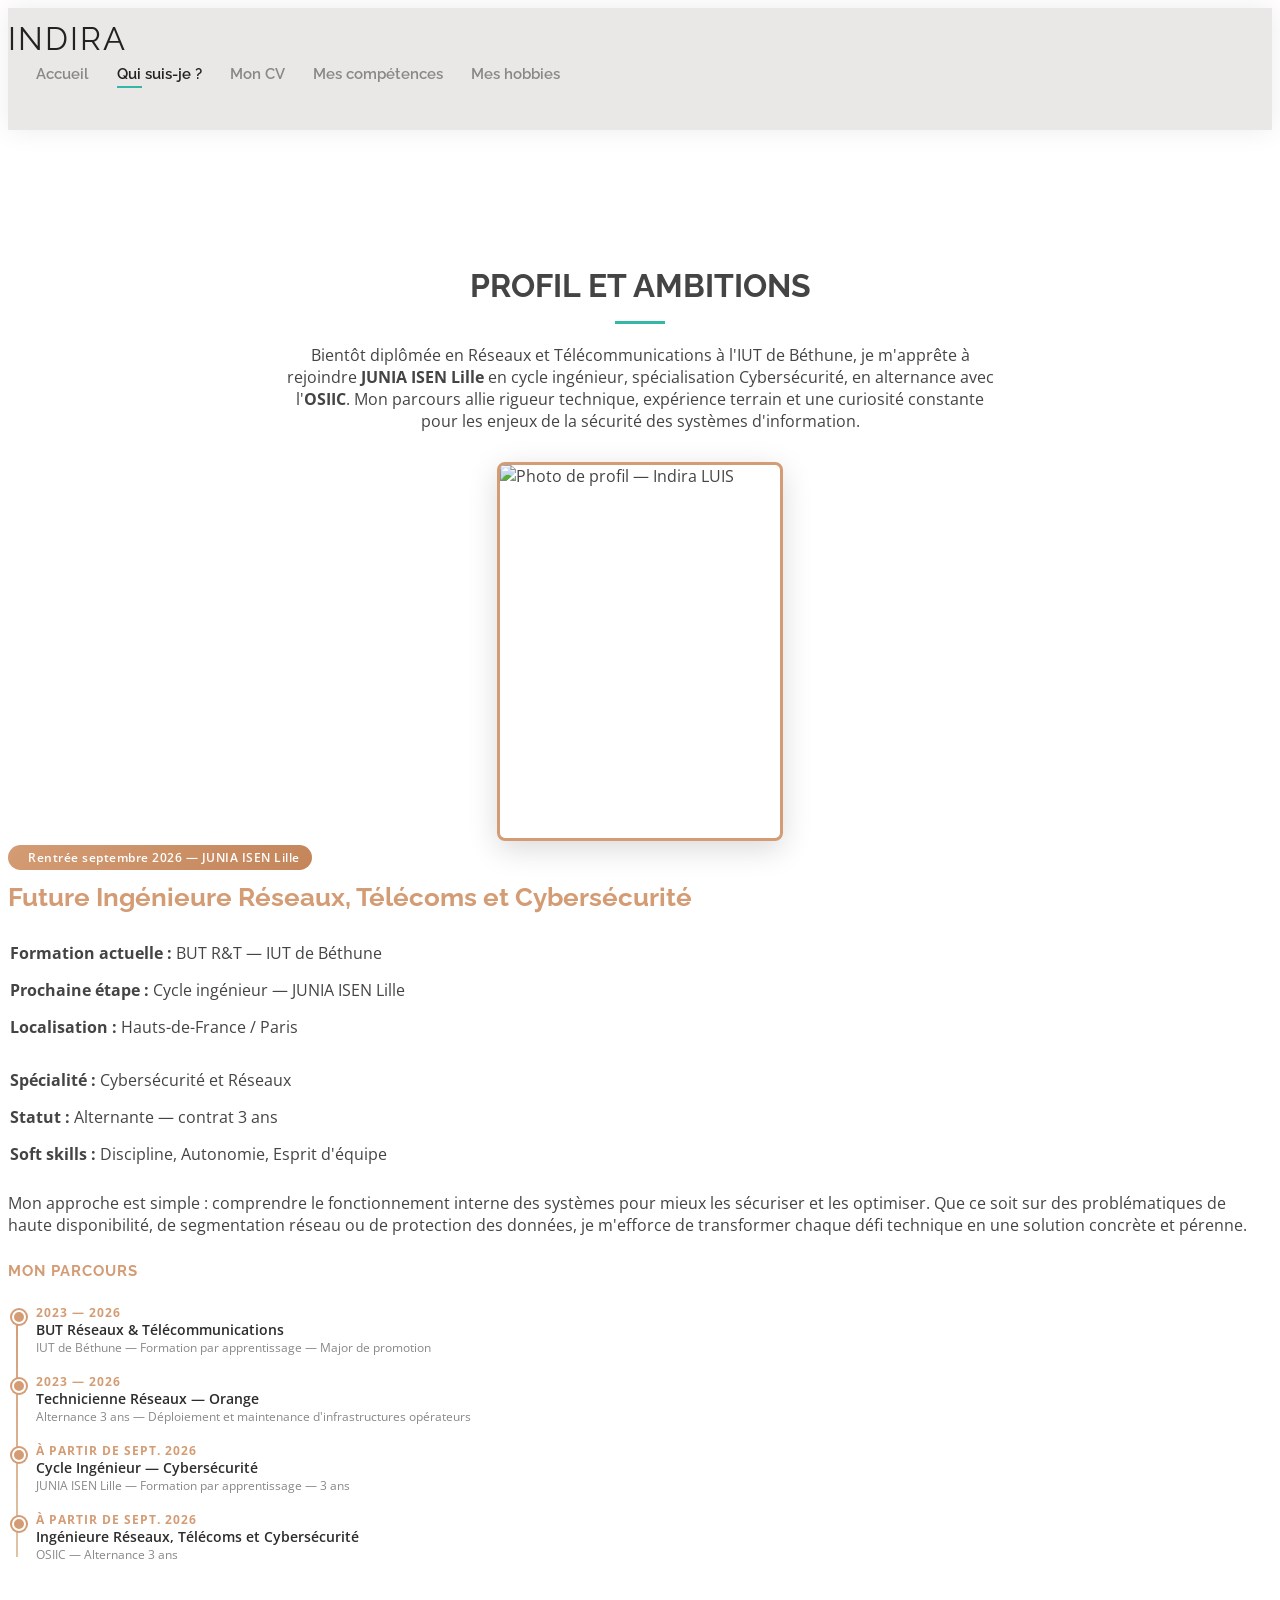
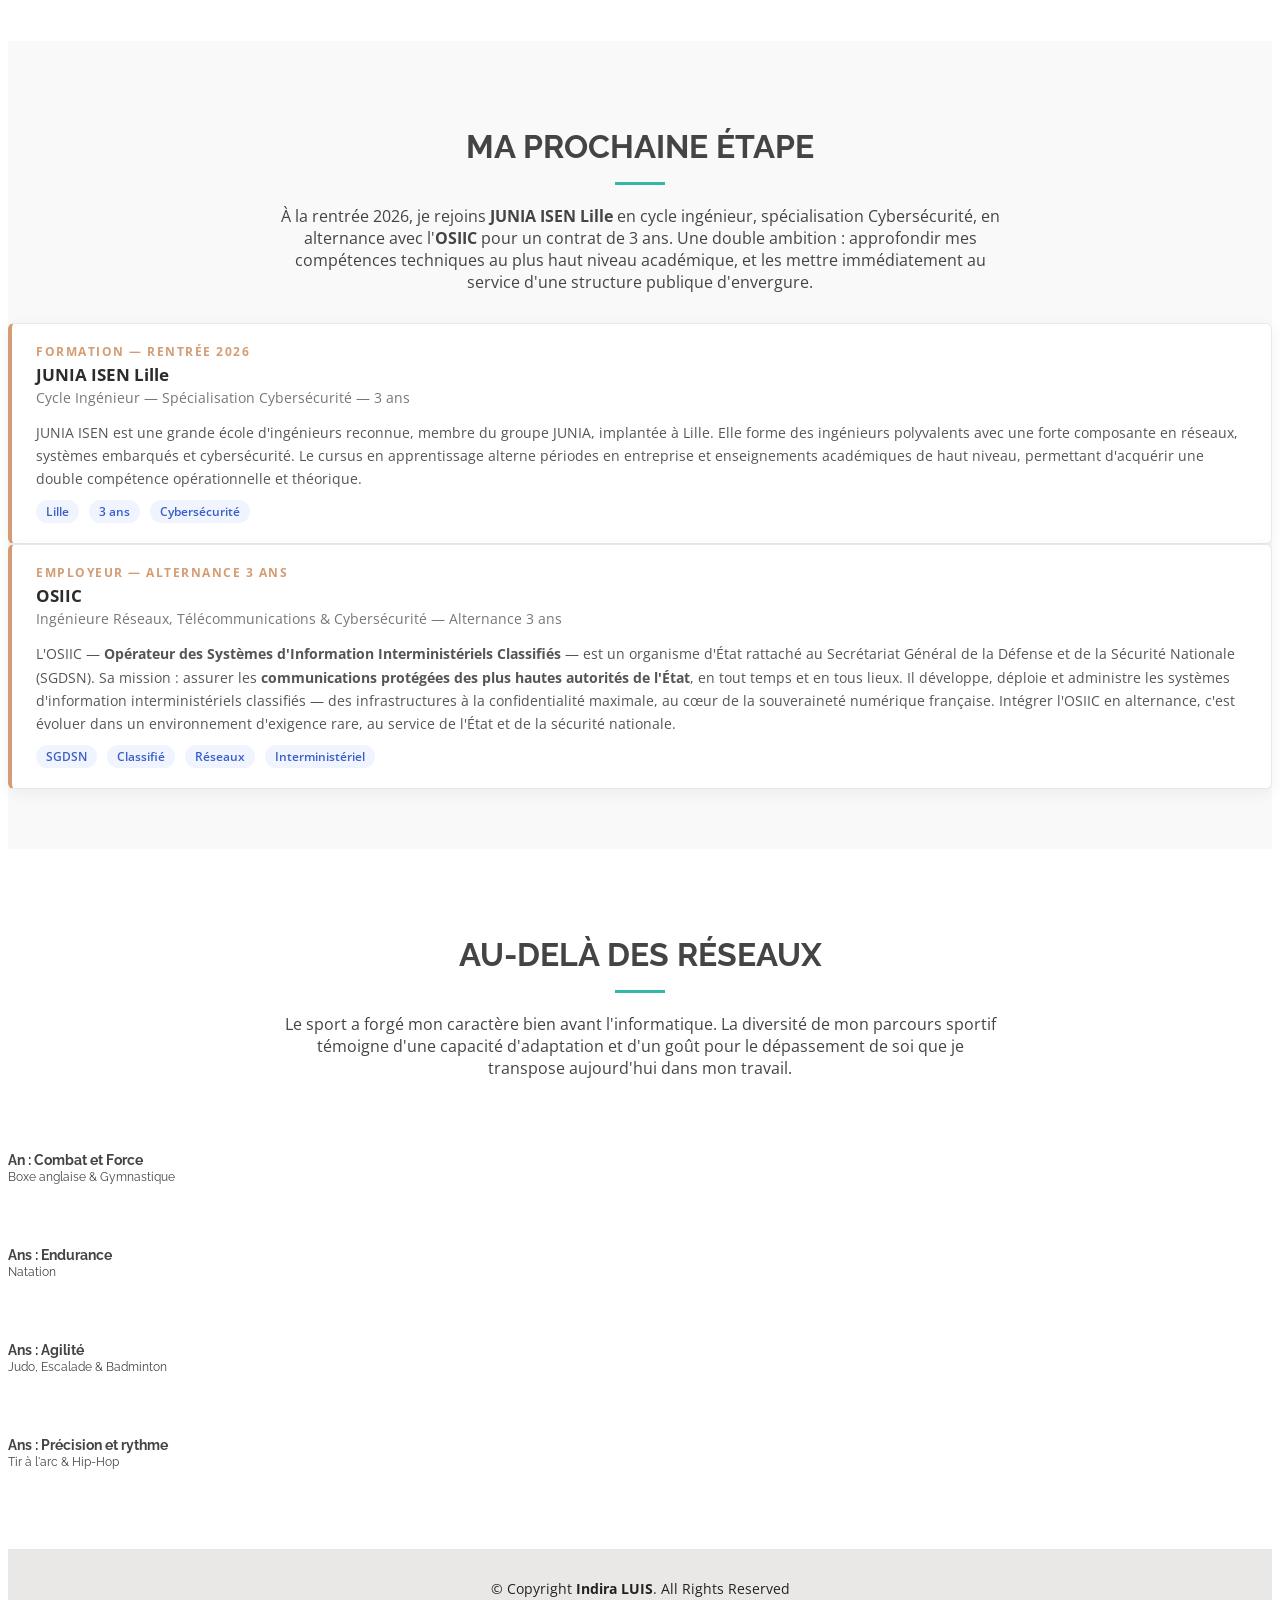
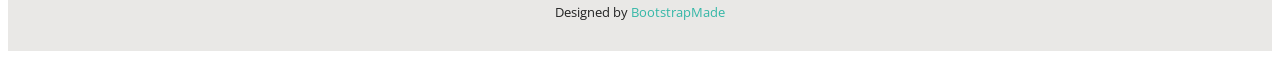
==== about.html @ 8bf29c70 "Add files via upload" ====
<!DOCTYPE html>
<html lang="fr">
<head>
  <meta charset="UTF-8">
  <meta content="width=device-width, initial-scale=1.0" name="viewport">

  <title>Qui suis-je ? — Indira LUIS</title>
  <meta content="Indira LUIS — Ingénieure en Réseaux, Télécoms et Cybersécurité — JUNIA ISEN Lille" name="description">
  <meta content="réseaux, télécommunications, cybersécurité, JUNIA ISEN, OSIIC, alternance" name="keywords">

  <!-- Favicons -->
  <link href="assets/img/favicon.png" rel="icon">
  <link href="assets/img/apple-touch-icon.png" rel="apple-touch-icon">

  <!-- Google Fonts -->
  <link href="https://fonts.googleapis.com/css?family=Open+Sans:300,300i,400,400i,600,600i,700,700i|Raleway:300,300i,400,400i,500,500i,600,600i,700,700i|Poppins:300,300i,400,400i,500,500i,600,600i,700,700i" rel="stylesheet">

  <!-- Vendor CSS Files -->
  <link href="assets/vendor/aos/aos.css" rel="stylesheet">
  <link href="assets/vendor/bootstrap/css/bootstrap.min.css" rel="stylesheet">
  <link href="assets/vendor/bootstrap-icons/bootstrap-icons.css" rel="stylesheet">
  <link href="assets/vendor/boxicons/css/boxicons.min.css" rel="stylesheet">
  <link href="assets/vendor/glightbox/css/glightbox.min.css" rel="stylesheet">
  <link href="assets/vendor/swiper/swiper-bundle.min.css" rel="stylesheet">

  <!-- Template Main CSS File -->
  <link href="assets/css/style.css" rel="stylesheet">

  <style>
    /* ── Photo de profil recadrée de façon professionnelle ── */
    .profile-img-wrapper {
      display: flex;
      justify-content: center;
      align-items: flex-start;
    }

    .profile-img {
      width: 100%;
      max-width: 280px;
      aspect-ratio: 3 / 4;       /* format portrait pro */
      object-fit: cover;
      object-position: center top; /* cadre le visage en haut */
      border-radius: 8px;
      box-shadow: 0 8px 30px rgba(0,0,0,0.15);
      border: 3px solid #D49C74;
    }

    /* ── Badge "Prochaine étape" ── */
    .next-step-badge {
      display: inline-flex;
      align-items: center;
      gap: 8px;
      background: linear-gradient(135deg, #D49C74 0%, #c4855a 100%);
      color: #fff;
      font-size: 0.78rem;
      font-weight: 600;
      padding: 4px 12px;
      border-radius: 20px;
      letter-spacing: 0.5px;
      margin-bottom: 6px;
    }

    /* ── Carte alternance OSIIC ── */
    .alternance-card {
      background: #fff;
      border: 1px solid #e8e8e8;
      border-left: 4px solid #D49C74;
      border-radius: 6px;
      padding: 20px 24px;
      box-shadow: 0 4px 16px rgba(0,0,0,0.06);
      transition: box-shadow 0.3s ease;
    }

    .alternance-card:hover {
      box-shadow: 0 8px 24px rgba(0,0,0,0.10);
    }

    .alternance-card .card-label {
      font-size: 0.72rem;
      font-weight: 700;
      text-transform: uppercase;
      letter-spacing: 1.5px;
      color: #D49C74;
      margin-bottom: 4px;
    }

    .alternance-card .card-title {
      font-size: 1.05rem;
      font-weight: 700;
      color: #2c2c2c;
      margin-bottom: 2px;
    }

    .alternance-card .card-subtitle {
      font-size: 0.85rem;
      color: #777;
      margin-bottom: 12px;
    }

    .alternance-card .card-description {
      font-size: 0.88rem;
      color: #555;
      line-height: 1.65;
      margin-bottom: 0;
    }

    .osiic-pill {
      display: inline-block;
      background: #f0f4ff;
      color: #3a5fc8;
      font-size: 0.75rem;
      font-weight: 600;
      padding: 3px 10px;
      border-radius: 12px;
      margin-top: 10px;
      margin-right: 6px;
    }

    /* ── Section title ajustement ── */
    .section-title p {
      max-width: 720px;
      margin: 0 auto;
    }

    /* ── Timeline parcours ── */
    .parcours-timeline {
      position: relative;
      padding-left: 28px;
      margin-top: 8px;
    }

    .parcours-timeline::before {
      content: "";
      position: absolute;
      left: 8px;
      top: 6px;
      bottom: 6px;
      width: 2px;
      background: linear-gradient(to bottom, #D49C74, #e0c4a8);
    }

    .parcours-item {
      position: relative;
      margin-bottom: 18px;
    }

    .parcours-item::before {
      content: "";
      position: absolute;
      left: -24px;
      top: 5px;
      width: 10px;
      height: 10px;
      border-radius: 50%;
      background: #D49C74;
      border: 2px solid #fff;
      box-shadow: 0 0 0 2px #D49C74;
    }

    .parcours-item .year {
      font-size: 0.72rem;
      font-weight: 700;
      color: #D49C74;
      text-transform: uppercase;
      letter-spacing: 1px;
    }

    .parcours-item .label {
      font-size: 0.88rem;
      font-weight: 600;
      color: #2c2c2c;
    }

    .parcours-item .sub {
      font-size: 0.78rem;
      color: #888;
    }
  </style>

  <!--
  * Template Name: Kelly
  * Updated: Sep 18 2023 with Bootstrap v5.3.2
  * Template URL: https://bootstrapmade.com/kelly-free-bootstrap-cv-resume-html-template/
  * Author: BootstrapMade.com
  * License: https://bootstrapmade.com/license/
  -->
</head>

<body>

  <!-- ======= Header ======= -->
  <header id="header" class="fixed-top">
    <div class="container-fluid d-flex justify-content-between align-items-center">

      <h1 class="logo me-auto me-lg-0"><a href="index.html">Indira</a></h1>

      <nav id="navbar" class="navbar order-last order-lg-0">
        <ul>
          <li><a href="index.html">Accueil</a></li>
          <li><a class="active" href="about.html">Qui suis-je ?</a></li>
          <li><a href="resume.html">Mon CV</a></li>
          <li><a href="services.html">Mes compétences</a></li>
          <li><a href="portfolio.html">Mes hobbies</a></li>
        </ul>
        <i class="bi bi-list mobile-nav-toggle"></i>
      </nav>

      <div class="header-social-links">
        <a href="https://www.linkedin.com/in/indira-luis" class="linkedin" target="_blank" rel="noopener">
          <i class="bi bi-linkedin"></i>
        </a>
      </div>

    </div>
  </header>
  <!-- End Header -->

  <main id="main">

    <!-- ======= About Section ======= -->
    <section id="about" class="about">
      <div class="container" data-aos="fade-up">

        <div class="section-title">
          <h2>Profil et Ambitions</h2>
          <p>
            Bientôt diplômée en Réseaux et Télécommunications à l'IUT de Béthune, je m'apprête à rejoindre
            <strong>JUNIA ISEN Lille</strong> en cycle ingénieur, spécialisation Cybersécurité, en alternance
            avec l'<strong>OSIIC</strong>. Mon parcours allie rigueur technique, expérience terrain et une
            curiosité constante pour les enjeux de la sécurité des systèmes d'information.
          </p>
        </div>

        <!-- ── Bloc photo + infos ── -->
        <div class="row align-items-start">

          <!-- Photo recadrée -->
          <div class="col-lg-4 profile-img-wrapper mb-4 mb-lg-0" data-aos="fade-right">
            <img
              src="assets/img/about.png"
              class="profile-img"
              alt="Photo de profil — Indira LUIS"
            >
          </div>

          <!-- Informations -->
          <div class="col-lg-8 pt-2 pt-lg-0 content" data-aos="fade-left">

            <!-- Badge prochaine étape -->
            <span class="next-step-badge">
              <i class="bi bi-mortarboard-fill"></i>
              Rentrée septembre 2026 — JUNIA ISEN Lille
            </span>

            <h3 style="color: #D49C74; margin-top: 6px;">
              Future Ingénieure Réseaux, Télécoms et Cybersécurité
            </h3>

            <!-- Infos clés -->
            <div class="row mb-3">
              <div class="col-lg-6">
                <ul class="list-unstyled">
                  <li class="mb-2">
                    <i class="bi bi-chevron-right text-primary"></i>
                    <strong>Formation actuelle :</strong> BUT R&T — IUT de Béthune
                  </li>
                  <li class="mb-2">
                    <i class="bi bi-chevron-right text-primary"></i>
                    <strong>Prochaine étape :</strong> Cycle ingénieur — JUNIA ISEN Lille
                  </li>
                  <li class="mb-2">
                    <i class="bi bi-chevron-right text-primary"></i>
                    <strong>Localisation :</strong> Hauts-de-France / Paris
                  </li>
                </ul>
              </div>
              <div class="col-lg-6">
                <ul class="list-unstyled">
                  <li class="mb-2">
                    <i class="bi bi-chevron-right text-primary"></i>
                    <strong>Spécialité :</strong> Cybersécurité et Réseaux
                  </li>
                  <li class="mb-2">
                    <i class="bi bi-chevron-right text-primary"></i>
                    <strong>Statut :</strong> Alternante — contrat 3 ans
                  </li>
                  <li class="mb-2">
                    <i class="bi bi-chevron-right text-primary"></i>
                    <strong>Soft skills :</strong> Discipline, Autonomie, Esprit d'équipe
                  </li>
                </ul>
              </div>
            </div>

            <p>
              Mon approche est simple : comprendre le fonctionnement interne des systèmes pour mieux
              les sécuriser et les optimiser. Que ce soit sur des problématiques de haute disponibilité,
              de segmentation réseau ou de protection des données, je m'efforce de transformer chaque
              défi technique en une solution concrète et pérenne.
            </p>

            <!-- Timeline parcours -->
            <h5 class="mt-4 mb-3" style="color: #D49C74; font-size: 0.95rem; text-transform: uppercase; letter-spacing: 1px;">
              Mon parcours
            </h5>
            <div class="parcours-timeline">
              <div class="parcours-item">
                <div class="year">2023 — 2026</div>
                <div class="label">BUT Réseaux &amp; Télécommunications</div>
                <div class="sub">IUT de Béthune — Formation par apprentissage — Major de promotion</div>
              </div>
              <div class="parcours-item">
                <div class="year">2023 — 2026</div>
                <div class="label">Technicienne Réseaux — Orange</div>
                <div class="sub">Alternance 3 ans — Déploiement et maintenance d'infrastructures opérateurs</div>
              </div>
              <div class="parcours-item">
                <div class="year">À partir de sept. 2026</div>
                <div class="label">Cycle Ingénieur — Cybersécurité</div>
                <div class="sub">JUNIA ISEN Lille — Formation par apprentissage — 3 ans</div>
              </div>
              <div class="parcours-item">
                <div class="year">À partir de sept. 2026</div>
                <div class="label">Ingénieure Réseaux, Télécoms et Cybersécurité</div>
                <div class="sub">OSIIC — Alternance 3 ans</div>
              </div>
            </div>

          </div>
        </div>
        <!-- Fin bloc photo + infos -->

      </div>
    </section>
    <!-- End About Section -->

    <!-- ======= Alternance Section (OSIIC + JUNIA) ======= -->
    <section id="alternance" class="facts" style="background: #f9f9f9;">
      <div class="container" data-aos="fade-up">

        <div class="section-title">
          <h2>Ma prochaine étape</h2>
          <p>
            À la rentrée 2026, je rejoins <strong>JUNIA ISEN Lille</strong> en cycle ingénieur,
            spécialisation Cybersécurité, en alternance avec l'<strong>OSIIC</strong> pour un contrat
            de 3 ans. Une double ambition : approfondir mes compétences techniques au plus haut niveau
            académique, et les mettre immédiatement au service d'une structure publique d'envergure.
          </p>
        </div>

        <div class="row g-4">

          <!-- Carte JUNIA ISEN -->
          <div class="col-lg-6" data-aos="fade-right" data-aos-delay="100">
            <div class="alternance-card">
              <div class="card-label">
                <i class="bi bi-mortarboard-fill me-1"></i> Formation — Rentrée 2026
              </div>
              <div class="card-title">JUNIA ISEN Lille</div>
              <div class="card-subtitle">Cycle Ingénieur — Spécialisation Cybersécurité — 3 ans</div>
              <p class="card-description">
                JUNIA ISEN est une grande école d'ingénieurs reconnue, membre du groupe JUNIA,
                implantée à Lille. Elle forme des ingénieurs polyvalents avec une forte composante
                en réseaux, systèmes embarqués et cybersécurité. Le cursus en apprentissage alterne
                périodes en entreprise et enseignements académiques de haut niveau, permettant
                d'acquérir une double compétence opérationnelle et théorique.
              </p>
              <span class="osiic-pill"><i class="bi bi-geo-alt me-1"></i>Lille</span>
              <span class="osiic-pill"><i class="bi bi-calendar3 me-1"></i>3 ans</span>
              <span class="osiic-pill"><i class="bi bi-shield-lock me-1"></i>Cybersécurité</span>
            </div>
          </div>

          <!-- Carte OSIIC -->
          <div class="col-lg-6" data-aos="fade-left" data-aos-delay="200">
            <div class="alternance-card">
              <div class="card-label">
                <i class="bi bi-building me-1"></i> Employeur — Alternance 3 ans
              </div>
              <div class="card-title">OSIIC</div>
              <div class="card-subtitle">Ingénieure Réseaux, Télécommunications &amp; Cybersécurité — Alternance 3 ans</div>
              <p class="card-description">
                L'OSIIC — <strong>Opérateur des Systèmes d'Information Interministériels Classifiés</strong>
                — est un organisme d'État rattaché au Secrétariat Général de la Défense et de la
                Sécurité Nationale (SGDSN). Sa mission : assurer les <strong>communications protégées
                des plus hautes autorités de l'État</strong>, en tout temps et en tous lieux. Il développe,
                déploie et administre les systèmes d'information interministériels classifiés — des
                infrastructures à la confidentialité maximale, au cœur de la souveraineté numérique
                française. Intégrer l'OSIIC en alternance, c'est évoluer dans un environnement
                d'exigence rare, au service de l'État et de la sécurité nationale.
              </p>
              <span class="osiic-pill"><i class="bi bi-shield-fill me-1"></i>SGDSN</span>
              <span class="osiic-pill"><i class="bi bi-lock-fill me-1"></i>Classifié</span>
              <span class="osiic-pill"><i class="bi bi-diagram-3 me-1"></i>Réseaux</span>
              <span class="osiic-pill"><i class="bi bi-globe me-1"></i>Interministériel</span>
            </div>
          </div>

        </div>

      </div>
    </section>
    <!-- End Alternance Section -->

    <!-- ======= Facts Section ======= -->
    <section id="facts" class="facts">
      <div class="container" data-aos="fade-up">

        <div class="section-title">
          <h2>Au-delà des Réseaux</h2>
          <p>
            Le sport a forgé mon caractère bien avant l'informatique. La diversité de mon parcours
            sportif témoigne d'une capacité d'adaptation et d'un goût pour le dépassement de soi
            que je transpose aujourd'hui dans mon travail.
          </p>
        </div>

        <div class="row counters">

          <div class="col-lg-3 col-6 text-center">
            <i class="bi bi-activity mb-2" style="font-size: 2rem; color: #D49C74;"></i><br>
            <span data-purecounter-start="0" data-purecounter-end="1" data-purecounter-duration="1" class="purecounter fw-bold"></span>
            <p><strong>An : Combat et Force</strong><br><small>Boxe anglaise &amp; Gymnastique</small></p>
          </div>

          <div class="col-lg-3 col-6 text-center">
            <i class="bi bi-water mb-2" style="font-size: 2rem; color: #D49C74;"></i><br>
            <span data-purecounter-start="0" data-purecounter-end="2" data-purecounter-duration="1" class="purecounter fw-bold"></span>
            <p><strong>Ans : Endurance</strong><br><small>Natation</small></p>
          </div>

          <div class="col-lg-3 col-6 text-center">
            <i class="bi bi-trophy mb-2" style="font-size: 2rem; color: #D49C74;"></i><br>
            <span data-purecounter-start="0" data-purecounter-end="3" data-purecounter-duration="1" class="purecounter fw-bold"></span>
            <p><strong>Ans : Agilité</strong><br><small>Judo, Escalade &amp; Badminton</small></p>
          </div>

          <div class="col-lg-3 col-6 text-center">
            <i class="bi bi-bullseye mb-2" style="font-size: 2rem; color: #D49C74;"></i><br>
            <span data-purecounter-start="0" data-purecounter-end="4" data-purecounter-duration="1" class="purecounter fw-bold"></span>
            <p><strong>Ans : Précision et rythme</strong><br><small>Tir à l'arc &amp; Hip-Hop</small></p>
          </div>

        </div>

      </div>
    </section>
    <!-- End Facts Section -->

  </main>

  <!-- ======= Footer ======= -->
  <footer id="footer">
    <div class="container">
      <div class="copyright">
        &copy; Copyright <strong><span>Indira LUIS</span></strong>. All Rights Reserved
      </div>
      <div class="credits">
        Designed by <a href="https://bootstrapmade.com/">BootstrapMade</a>
      </div>
    </div>
  </footer>

  <div id="preloader"></div>
  <a href="#" class="back-to-top d-flex align-items-center justify-content-center">
    <i class="bi bi-arrow-up-short"></i>
  </a>

  <!-- Vendor JS Files -->
  <script src="assets/vendor/purecounter/purecounter_vanilla.js"></script>
  <script src="assets/vendor/aos/aos.js"></script>
  <script src="assets/vendor/bootstrap/js/bootstrap.bundle.min.js"></script>
  <script src="assets/vendor/glightbox/js/glightbox.min.js"></script>
  <script src="assets/vendor/isotope-layout/isotope.pkgd.min.js"></script>
  <script src="assets/vendor/swiper/swiper-bundle.min.js"></script>
  <script src="assets/vendor/waypoints/noframework.waypoints.js"></script>
  <script src="assets/vendor/php-email-form/validate.js"></script>

  <!-- Template Main JS File -->
  <script src="assets/js/main.js"></script>

</body>
</html>
---- assets/css/style.css ----
/**
* Template Name: Kelly
* Updated: Sep 18 2023 with Bootstrap v5.3.2
* Template URL: https://bootstrapmade.com/kelly-free-bootstrap-cv-resume-html-template/
* Author: BootstrapMade.com
* License: https://bootstrapmade.com/license/
*/

/*--------------------------------------------------------------
# General
--------------------------------------------------------------*/
@import url('https://fonts.googleapis.com/css?family=Advent+Pro|Dancing+Script&display=swap');


body {
  font-family: "Open Sans", sans-serif;
  color: #444444;
}

a {
  color: #34b7a7;
  text-decoration: none;
}

a:hover {
  color: #51cdbe;
  text-decoration: none;
}

h1,
h2,
h3,
h4,
h5,
h6 {
  font-family: "Raleway", sans-serif;
}

#main {
  margin-top: 50px;
}

@media (max-width: 992px) {
  #main {
    margin-top: 30px;
  }
}

/*--------------------------------------------------------------
# Preloader
--------------------------------------------------------------*/
#preloader {
  position: fixed;
  top: 0;
  left: 0;
  right: 0;
  bottom: 0;
  z-index: 9999;
  overflow: hidden;
  background: #fff;
}

#preloader:before {
  content: "";
  position: fixed;
  top: calc(50% - 30px);
  left: calc(50% - 30px);
  border: 6px solid #34b7a7;
  border-top-color: #dcf5f2;
  border-radius: 50%;
  width: 60px;
  height: 60px;
  animation: animate-preloader 1s linear infinite;
}

@keyframes animate-preloader {
  0% {
    transform: rotate(0deg);
  }

  100% {
    transform: rotate(360deg);
  }
}

/*--------------------------------------------------------------
# Back to top button
--------------------------------------------------------------*/
.back-to-top {
  position: fixed;
  visibility: hidden;
  opacity: 0;
  right: 15px;
  bottom: 15px;
  z-index: 996;
  background: #34b7a7;
  width: 40px;
  height: 40px;
  border-radius: 50px;
  transition: all 0.4s;
}

.back-to-top i {
  font-size: 24px;
  color: #fff;
  line-height: 0;
}

.back-to-top:hover {
  background: #49cbbb;
  color: #fff;
}

.back-to-top.active {
  visibility: visible;
  opacity: 1;
}

/*--------------------------------------------------------------
# Header
--------------------------------------------------------------*/
#header {
  background: #e9e8e6;
  box-shadow: 0px 0px 25px 0 rgba(0, 0, 0, 0.08);
  z-index: 997;
  padding: 15px 0;
}

#header .logo {
  font-size: 32px;
  margin: 0;
  padding: 0;
  line-height: 1;
  font-weight: 400;
  letter-spacing: 2px;
  text-transform: uppercase;
}

#header .logo a {
  color: #222222;
}

#header .logo img {
  max-height: 40px;
}

@media (max-width: 992px) {
  #header .logo {
    font-size: 28px;
  }
}

/*--------------------------------------------------------------
# Header Social Links
--------------------------------------------------------------*/
.header-social-links {
  padding-right: 15px;
}

.header-social-links a {
  color: #6f6f6f;
  padding-left: 10px;
  display: inline-block;
  line-height: 1px;
  transition: 0.3s;
  font-size: 24px;
}

.header-social-links a:hover {
  color: #34b7a7;
}

/*--------------------------------------------------------------
# Navigation Menu
--------------------------------------------------------------*/
/**
* Desktop Navigation 
*/
.navbar {
  padding: 0;
}

.navbar ul {
  margin: 0;
  padding: 0;
  display: flex;
  list-style: none;
  align-items: center;
}

.navbar li {
  position: relative;
  padding: 10px 0 10px 28px;
}

.navbar a,
.navbar a:focus {
  display: flex;
  align-items: center;
  justify-content: space-between;
  font-family: "Raleway", sans-serif;
  font-size: 15px;
  font-weight: 600;
  color: #888888;
  white-space: nowrap;
  transition: 0.3s;
  position: relative;
}

.navbar a i,
.navbar a:focus i {
  font-size: 12px;
  line-height: 0;
  margin-left: 5px;
}

.navbar>ul>li>a:before {
  content: "";
  position: absolute;
  width: 0;
  height: 2px;
  bottom: -5px;
  left: 0;
  background-color: #34b7a7;
  visibility: hidden;
  width: 0px;
  transition: all 0.3s ease-in-out 0s;
}

.navbar a:hover:before,
.navbar li:hover>a:before,
.navbar .active:before {
  visibility: visible;
  width: 25px;
}

.navbar a:hover,
.navbar .active,
.navbar .active:focus,
.navbar li:hover>a {
  color: #222222;
}

.navbar .dropdown ul {
  display: block;
  position: absolute;
  left: 14px;
  top: calc(100% + 30px);
  margin: 0;
  padding: 10px 0;
  z-index: 99;
  opacity: 0;
  visibility: hidden;
  background: #fff;
  box-shadow: 0px 0px 30px rgba(127, 137, 161, 0.25);
  transition: 0.3s;
  border-radius: 4px;
}

.navbar .dropdown ul li {
  min-width: 200px;
  padding: 0;
}

.navbar .dropdown ul a {
  padding: 10px 20px;
  font-size: 15px;
  text-transform: none;
  font-weight: 600;
}

.navbar .dropdown ul a i {
  font-size: 12px;
}

.navbar .dropdown ul a:hover,
.navbar .dropdown ul .active:hover,
.navbar .dropdown ul li:hover>a {
  color: #34b7a7;
}

.navbar .dropdown:hover>ul {
  opacity: 1;
  top: 100%;
  visibility: visible;
}

.navbar .dropdown .dropdown ul {
  top: 0;
  left: calc(100% - 30px);
  visibility: hidden;
}

.navbar .dropdown .dropdown:hover>ul {
  opacity: 1;
  top: 0;
  left: 100%;
  visibility: visible;
}

@media (max-width: 1366px) {
  .navbar .dropdown .dropdown ul {
    left: -90%;
  }

  .navbar .dropdown .dropdown:hover>ul {
    left: -100%;
  }
}

/**
* Mobile Navigation 
*/
.mobile-nav-toggle {
  color: #222222;
  font-size: 28px;
  cursor: pointer;
  display: none;
  line-height: 0;
  transition: 0.5s;
}

.mobile-nav-toggle.bi-x {
  color: #fff;
}

@media (max-width: 991px) {
  .mobile-nav-toggle {
    display: block;
  }

  .navbar ul {
    display: none;
  }
}

.navbar-mobile {
  position: fixed;
  overflow: hidden;
  top: 0;
  right: 0;
  left: 0;
  bottom: 0;
  background: rgba(9, 9, 9, 0.9);
  transition: 0.3s;
  z-index: 999;
}

.navbar-mobile .mobile-nav-toggle {
  position: absolute;
  top: 15px;
  right: 15px;
}

.navbar-mobile ul {
  display: block;
  position: absolute;
  top: 55px;
  right: 15px;
  bottom: 15px;
  left: 15px;
  padding: 10px 0;
  border-radius: 10px;
  background-color: #fff;
  overflow-y: auto;
  transition: 0.3s;
}

.navbar-mobile a,
.navbar-mobile a:focus {
  font-size: 15px;
  padding-right: 15px;
  color: #222222;
}

.navbar-mobile a:hover,
.navbar-mobile .active,
.navbar-mobile li:hover>a {
  color: #34b7a7;
}

.navbar-mobile .getstarted,
.navbar-mobile .getstarted:focus {
  margin: 15px;
}

.navbar-mobile .dropdown ul {
  position: static;
  display: none;
  margin: 10px 20px;
  padding: 10px 0;
  z-index: 99;
  opacity: 1;
  visibility: visible;
  background: #fff;
  box-shadow: 0px 0px 30px rgba(127, 137, 161, 0.25);
}

.navbar-mobile .dropdown ul li {
  min-width: 200px;
}

.navbar-mobile .dropdown ul a {
  padding: 10px 20px;
}

.navbar-mobile .dropdown ul a i {
  font-size: 12px;
}

.navbar-mobile .dropdown ul a:hover,
.navbar-mobile .dropdown ul .active:hover,
.navbar-mobile .dropdown ul li:hover>a {
  color: #34b7a7;
}

.navbar-mobile .dropdown>.dropdown-active {
  display: block;
}

/*--------------------------------------------------------------
# Hero Section
--------------------------------------------------------------*/
#hero {
  width: 100%;
  height: 100vh;
  background: url("../img/hero-bg.jpg") top right;
  background-size: cover;
}

#hero .container {
  padding-top: 70px;
  position: relative;
}

@media (max-width: 992px) {
  #hero .container {
    padding-top: 58px;
  }
}

#hero h1 {
  font-family: 'Dancing Script', cursive;
    text-align: center;
    color: black;
    font-size: 6em;
    margin-top: 100px;
    text-shadow: 1px 3px 2px grey;
}


#premierTrait {
  height: 1px;
    width: 25%;
    margin: -3px auto;
    background-color: black;
    box-shadow: 1px 3px 2px grey;
}

#hero h3 {
  text-align: center;
    color: black;
    font-size: 3em;
    text-shadow: 1px 3px 2px grey;
}


#hero .btn-about {
  font-family: "Raleway", sans-serif;
  text-transform: uppercase;
  font-weight: 600;
  font-size: 12px;
  letter-spacing: 1px;
  display: inline-block;
  padding: 12px 40px;
  border-radius: 50px;
  transition: 0.5s;
  margin-top: 30px;
  color: #fff;
  background: #34b7a7;
}

#hero .btn-about:hover {
  background: #3dc8b7;
}

@media (min-width: 1024px) {
  #hero {
    background-attachment: fixed;
  }
}

@media (max-width: 992px) {
  #hero:before {
    content: "";
    background: rgba(255, 255, 255, 0.8);
    position: absolute;
    bottom: 0;
    top: 0;
    left: 0;
    right: 0;
  }

  #hero h1 {
    font-size: 28px;
    line-height: 36px;
  }

  #hero h2 {
    font-size: 18px;
    line-height: 24px;
  }
}

/*--------------------------------------------------------------
# Sections General
--------------------------------------------------------------*/
section {
  padding: 60px 0;
}

.section-bg {
  background-color: #e7f8f6;
}

.section-title {
  text-align: center;
  padding-bottom: 30px;
}

.section-title h2 {
  font-size: 32px;
  font-weight: bold;
  text-transform: uppercase;
  margin-bottom: 20px;
  padding-bottom: 20px;
  position: relative;
}

.section-title h2::after {
  content: "";
  position: absolute;
  display: block;
  width: 50px;
  height: 3px;
  background: #34b7a7;
  bottom: 0;
  left: calc(50% - 25px);
}

.section-title p {
  margin-bottom: 0;
}

/*--------------------------------------------------------------
# Cta
--------------------------------------------------------------*/
.cta {
  background: linear-gradient(rgba(0, 0, 0, 0.6), rgba(0, 0, 0, 0.6)), url("../img/bg-1.jpg") fixed center center;
  background-size: cover;
  padding: 80px 0;
}

.cta h3 {
  color: #fff;
  font-size: 28px;
  font-weight: 700;
}

.cta p {
  color: #fff;
}

.cta .cta-btn {
  font-family: "Raleway", sans-serif;
  text-transform: uppercase;
  font-weight: 500;
  font-size: 16px;
  letter-spacing: 1px;
  display: inline-block;
  padding: 8px 20px;
  border-radius: 2px;
  transition: 0.5s;
  margin: 10px;
  border: 2px solid #fff;
  color: #fff;
}

.cta .cta-btn:hover {
  background: #34b7a7;
  border: 2px solid #34b7a7;
}

@media (max-width: 1024px) {
  .cta {
    background-attachment: scroll;
  }
}

@media (min-width: 769px) {
  .cta .cta-btn-container {
    display: flex;
    align-items: center;
    justify-content: flex-end;
  }
}

/*--------------------------------------------------------------
# Accueil 
--------------------------------------------------------------*/
.about .content h3 {
  font-weight: 700;
  font-size: 26px;
  color: #555555;
}

.about .content ul {
  list-style: none;
  padding: 0;
}

.about .content ul li {
  padding-bottom: 10px;
}

.about .content ul i {
  font-size: 20px;
  padding-right: 2px;
  color: #34b7a7;
}

.about .content p:last-child {
  margin-bottom: 0;
}

/*--------------------------------------------------------------
# tableau de compétences
--------------------------------------------------------------*/
.skills .progress {
  height: 60px;
  display: block;
  background: none;
  border-radius: 0;
}

.skills .progress .skill {
  padding: 10px 0;
  margin: 0 0 6px 0;
  text-transform: uppercase;
  display: block;
  font-weight: 600;
  font-family: "Poppins", sans-serif;
  color: #222222;
}

.skills .progress .skill .val {
  float: right;
  font-style: normal;
}

.skills .progress-bar-wrap {
  background: #f3f3f3;
}

.skills .progress-bar {
  width: 1px;
  height: 10px;
  transition: 0.9s;
  background-color: #34b7a7;
}

/*--------------------------------------------------------------
# Mes faits divers
--------------------------------------------------------------*/
.facts .counters span {
  font-size: 48px;
  display: block;
  color: #34b7a7;
}

.facts .counters p {
  padding: 0;
  margin: 0 0 20px 0;
  font-family: "Raleway", sans-serif;
  font-size: 14px;
}

/*--------------------------------------------------------------
# Les copains
--------------------------------------------------------------*/
.testimonials .section-header {
  margin-bottom: 40px;
}

.testimonials .testimonials-carousel,
.testimonials .testimonials-slider {
  overflow: hidden;
}

.testimonials .testimonial-item {
  text-align: center;
}

.testimonials .testimonial-item .testimonial-img {
  width: 120px;
  border-radius: 50%;
  border: 4px solid #fff;
  margin: 0 auto;
}

.testimonials .testimonial-item h3 {
  font-size: 20px;
  font-weight: bold;
  margin: 10px 0 5px 0;
  color: #111;
}

.testimonials .testimonial-item h4 {
  font-size: 14px;
  color: #999;
  margin: 0 0 15px 0;
}

.testimonials .testimonial-item .quote-icon-left,
.testimonials .testimonial-item .quote-icon-right {
  color: #c8efea;
  font-size: 26px;
}

.testimonials .testimonial-item .quote-icon-left {
  display: inline-block;
  left: -5px;
  position: relative;
}

.testimonials .testimonial-item .quote-icon-right {
  display: inline-block;
  right: -5px;
  position: relative;
  top: 10px;
}

.testimonials .testimonial-item p {
  font-style: italic;
  margin: 0 auto 15px auto;
}

@media (min-width: 992px) {
  .testimonials .testimonial-item p {
    width: 80%;
  }
}

.testimonials .swiper-pagination {
  margin-top: 20px;
  position: relative;
}

.testimonials .swiper-pagination .swiper-pagination-bullet {
  width: 12px;
  height: 12px;
  background-color: #fff;
  opacity: 1;
  border: 1px solid #34b7a7;
}

.testimonials .swiper-pagination .swiper-pagination-bullet-active {
  background-color: #34b7a7;
}

/*--------------------------------------------------------------
# Mon CV
--------------------------------------------------------------*/
.resume .resume-title {
  font-size: 26px;
  font-weight: 400;
  margin-top: 20px;
  margin-bottom: 20px;
  color: #222222;
}

.resume .resume-item {
  padding: 0 0 20px 20px;
  margin-top: -2px;
  border-left: 2px solid #34b7a7;
  position: relative;
}

.resume .resume-item h4 {
  line-height: 18px;
  font-size: 18px;
  font-weight: 600;
  font-family: "Poppins", sans-serif;
  color: #1d685f;
  margin-bottom: 10px;
}

.resume .resume-item h5 {
  font-size: 16px;
  background: #effbf9;
  padding: 5px 15px;
  display: inline-block;
  font-weight: 600;
  margin-bottom: 10px;
  color: #34b7a7;
}

.resume .resume-item ul {
  padding-left: 20px;
}

.resume .resume-item ul li {
  padding-bottom: 10px;
}

.resume .resume-item:last-child {
  padding-bottom: 0;
}

.resume .resume-item::before {
  content: "";
  position: absolute;
  width: 16px;
  height: 16px;
  border-radius: 50px;
  left: -9px;
  top: 0;
  background: #fff;
  border: 2px solid #34b7a7;
}

/*--------------------------------------------------------------
# Mes compétences
--------------------------------------------------------------*/
.services .icon-box {
  text-align: center;
  padding: 70px 20px 80px 20px;
  transition: all ease-in-out 0.3s;
  background: #fff;
  box-shadow: 0px 0 35px 0 rgba(0, 0, 0, 0.08);
}

.services .icon-box .icon {
  margin: 0 auto;
  width: 100px;
  height: 100px;
  display: flex;
  align-items: center;
  justify-content: center;
  transition: ease-in-out 0.3s;
  position: relative;
}

.services .icon-box .icon i {
  font-size: 36px;
  transition: 0.5s;
  position: relative;
}

.services .icon-box .icon svg {
  position: absolute;
  top: 0;
  left: 0;
}

.services .icon-box .icon svg path {
  transition: 0.5s;
  fill: #f5f5f5;
}

.services .icon-box h4 {
  font-weight: 600;
  margin: 10px 0 15px 0;
  font-size: 22px;
}

.services .icon-box h4 a {
  color: #222222;
  transition: ease-in-out 0.3s;
}

.services .icon-box p {
  line-height: 24px;
  font-size: 14px;
  margin-bottom: 0;
}

.services .iconbox-blue i {
  color: #47aeff;
}

.services .iconbox-blue:hover .icon i {
  color: #fff;
}

.services .iconbox-blue:hover .icon path {
  fill: #47aeff;
}

.services .iconbox-orange i {
  color: #ffa76e;
}

.services .iconbox-orange:hover .icon i {
  color: #fff;
}

.services .iconbox-orange:hover .icon path {
  fill: #ffa76e;
}

.services .iconbox-pink i {
  color: #e80368;
}

.services .iconbox-pink:hover .icon i {
  color: #fff;
}

.services .iconbox-pink:hover .icon path {
  fill: #e80368;
}

.services .iconbox-yellow i {
  color: #ffbb2c;
}

.services .iconbox-yellow:hover .icon i {
  color: #fff;
}

.services .iconbox-yellow:hover .icon path {
  fill: #ffbb2c;
}

.services .iconbox-red i {
  color: #ff5828;
}

.services .iconbox-red:hover .icon i {
  color: #fff;
}

.services .iconbox-red:hover .icon path {
  fill: #ff5828;
}

.services .iconbox-teal i {
  color: #11dbcf;
}

.services .iconbox-teal:hover .icon i {
  color: #fff;
}

.services .iconbox-teal:hover .icon path {
  fill: #11dbcf;
}

/*--------------------------------------------------------------
# Mes hobbies
--------------------------------------------------------------*/
.portfolio .portfolio-item {
  margin-bottom: 30px;
}

.portfolio #portfolio-flters {
  padding: 0;
  margin: 0 auto 20px auto;
  list-style: none;
  text-align: center;
}

.portfolio #portfolio-flters li {
  cursor: pointer;
  display: inline-block;
  padding: 8px 16px 10px 16px;
  font-size: 13px;
  font-weight: 500;
  line-height: 1;
  text-transform: uppercase;
  color: #444444;
  margin-bottom: 5px;
  transition: all 0.3s ease-in-out;
  border-radius: 50px;
}

.portfolio #portfolio-flters li:hover,
.portfolio #portfolio-flters li.filter-active {
  color: #fff;
  background: #34b7a7;
}

.portfolio #portfolio-flters li:last-child {
  margin-right: 0;
}

.portfolio .portfolio-wrap {
  transition: 0.3s;
  position: relative;
  overflow: hidden;
  z-index: 1;
  background: rgba(34, 34, 34, 0.6);
}

.portfolio .portfolio-wrap::before {
  content: "";
  background: rgba(34, 34, 34, 0.6);
  position: absolute;
  left: 0;
  right: 0;
  top: 0;
  bottom: 0;
  transition: all ease-in-out 0.3s;
  z-index: 2;
  opacity: 0;
}

.portfolio .portfolio-wrap img {
  transition: all ease-in-out 0.3s;
}

.portfolio .portfolio-wrap .portfolio-info {
  opacity: 0;
  position: absolute;
  top: 0;
  left: 0;
  right: 0;
  bottom: 0;
  z-index: 3;
  transition: all ease-in-out 0.3s;
  display: flex;
  flex-direction: column;
  justify-content: flex-end;
  align-items: flex-start;
  padding: 20px;
}

.portfolio .portfolio-wrap .portfolio-info h4 {
  font-size: 20px;
  color: #fff;
  font-weight: 600;
}

.portfolio .portfolio-wrap .portfolio-info p {
  color: rgba(255, 255, 255, 0.7);
  font-size: 14px;
  text-transform: uppercase;
  padding: 0;
  margin: 0;
  font-style: italic;
}

.portfolio .portfolio-wrap .portfolio-links {
  text-align: center;
  z-index: 4;
}

.portfolio .portfolio-wrap .portfolio-links a {
  color: #fff;
  margin: 0 5px 0 0;
  font-size: 28px;
  display: inline-block;
  transition: 0.3s;
}

.portfolio .portfolio-wrap .portfolio-links a:hover {
  color: #78d9cd;
}

.portfolio .portfolio-wrap:hover::before {
  opacity: 1;
}

.portfolio .portfolio-wrap:hover img {
  transform: scale(1.2);
}

.portfolio .portfolio-wrap:hover .portfolio-info {
  opacity: 1;
}

/*--------------------------------------------------------------
# Mes hobbies - details
--------------------------------------------------------------*/
.portfolio-details {
  padding-top: 0;
}

.portfolio-details .portfolio-details-slider img {
  width: 100%;
}

.portfolio-details .portfolio-details-slider .swiper-pagination {
  margin-top: 20px;
  position: relative;
}

.portfolio-details .portfolio-details-slider .swiper-pagination .swiper-pagination-bullet {
  width: 12px;
  height: 12px;
  background-color: #fff;
  opacity: 1;
  border: 1px solid #34b7a7;
}

.portfolio-details .portfolio-details-slider .swiper-pagination .swiper-pagination-bullet-active {
  background-color: #34b7a7;
}

.portfolio-details .portfolio-info {
  padding: 30px;
  box-shadow: 0px 0 30px rgba(34, 34, 34, 0.08);
}

.portfolio-details .portfolio-info h3 {
  font-size: 22px;
  font-weight: 700;
  margin-bottom: 20px;
  padding-bottom: 20px;
  border-bottom: 1px solid #eee;
}

.portfolio-details .portfolio-info ul {
  list-style: none;
  padding: 0;
  font-size: 15px;
}

.portfolio-details .portfolio-info ul li+li {
  margin-top: 10px;
}

.portfolio-details .portfolio-description {
  padding-top: 30px;
}

.portfolio-details .portfolio-description h2 {
  font-size: 26px;
  font-weight: 700;
  margin-bottom: 20px;
}

.portfolio-details .portfolio-description p {
  padding: 0;
}


/*--------------------------------------------------------------
# Footer
--------------------------------------------------------------*/
#footer {
  background: #e9e8e6;
  padding: 30px 0;
  color: #222222;
  font-size: 14px;
  text-align: center;
}

#footer .credits {
  padding-top: 5px;
  font-size: 13px;
}

#footer .credits a {
  color: #34b7a7;
}

/*--------------------------------------------------------------
# Compétences v2 Section
--------------------------------------------------------------*/
.competencesv2 .counters span {
  font-size: 48px;
  display: block;
  color: #34b7a7;
}

.competencesv2 .counters p {
  padding: 0;
  margin: 0 0 20px 0;
  font-family: "Raleway", sans-serif;
  font-size: 14px;
}

/*--------------------------------------------------------------
# Personnalisation Boutons Semestres (Services.html)
--------------------------------------------------------------*/
.nav-pills .nav-link {
  color: #444 !important;
  border: 1px solid #EFD6DF !important;
  background-color: transparent !important;
  margin: 0 5px;
  font-family: "Raleway", sans-serif;
  font-weight: 600;
  transition: 0.3s;
}

.nav-pills .nav-link.active {
  background-color: #EFD6DF !important;
  border-color: #EFD6DF !important;
  color: #222 !important;
}

.nav-pills .nav-link:hover {
  background-color: #fceef3 !important;
}

/* Boutons "Voir mes projets" à l'intérieur des boites */
.btn-details {
  background-color: #EFD6DF;
  color: #222;
  font-size: 13px;
  font-weight: 600;
  padding: 6px 15px;
  border-radius: 4px;
  transition: 0.3s;
}

.btn-details:hover {
  background-color: #D49C74;
  color: #fff;
}

/* Ajustement des Icon-box pour les listes d'AC */
.icon-box ul li {
  text-align: left;
  margin-bottom: 8px;
  line-height: 1.4;
}
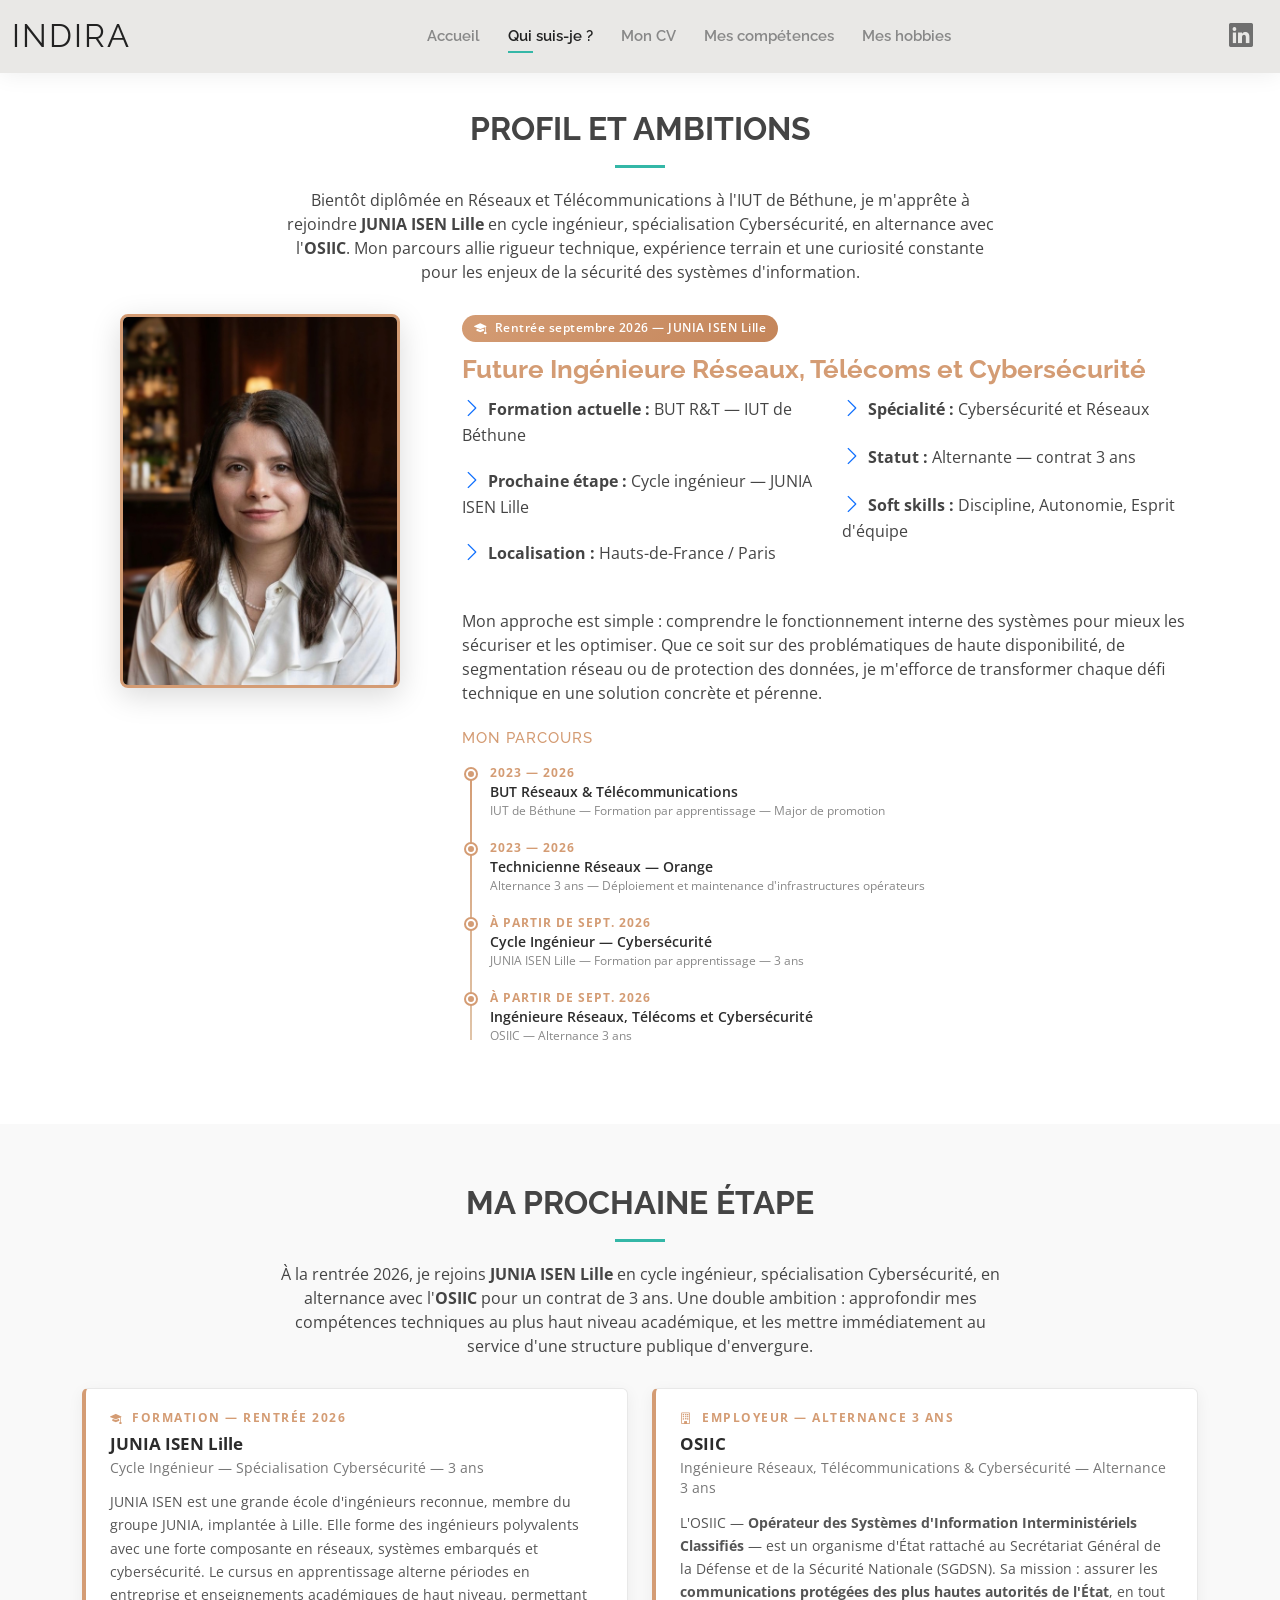
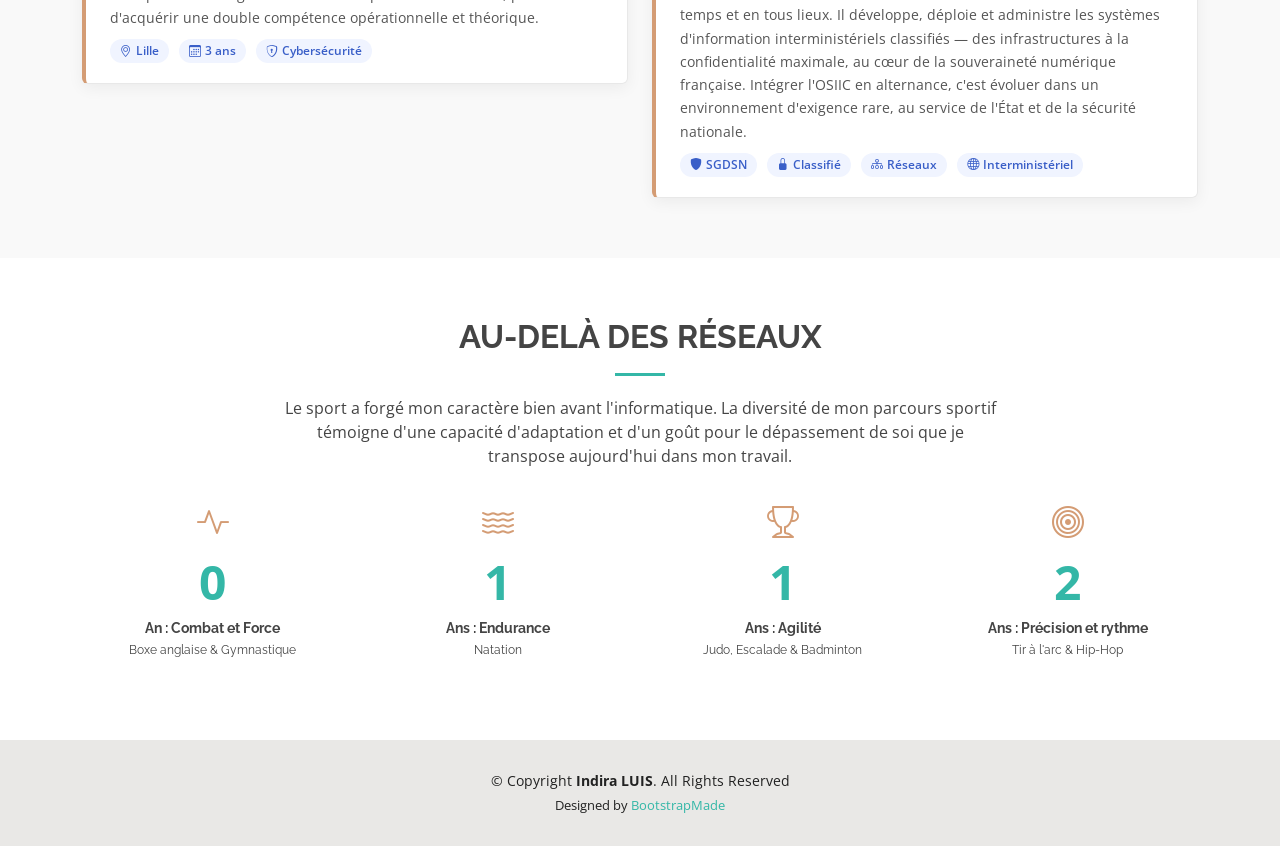
==== commit f21119a1: "Update about.html Correction de l extension de l image about" ====
--- a/about.html
+++ b/about.html
@@ -237,7 +237,7 @@
           <!-- Photo recadrée -->
           <div class="col-lg-4 profile-img-wrapper mb-4 mb-lg-0" data-aos="fade-right">
             <img
-              src="assets/img/about.png"
+              src="assets/img/about.PNG"
               class="profile-img"
               alt="Photo de profil — Indira LUIS"
             >
@@ -480,4 +480,4 @@
   <script src="assets/js/main.js"></script>
 
 </body>
-</html>+</html>
--- a/assets/css/style.css
+++ b/assets/css/style.css
@@ -50,37 +50,7 @@
 # Preloader
 --------------------------------------------------------------*/
 #preloader {
-  position: fixed;
-  top: 0;
-  left: 0;
-  right: 0;
-  bottom: 0;
-  z-index: 9999;
-  overflow: hidden;
-  background: #fff;
-}
-
-#preloader:before {
-  content: "";
-  position: fixed;
-  top: calc(50% - 30px);
-  left: calc(50% - 30px);
-  border: 6px solid #34b7a7;
-  border-top-color: #dcf5f2;
-  border-radius: 50%;
-  width: 60px;
-  height: 60px;
-  animation: animate-preloader 1s linear infinite;
-}
-
-@keyframes animate-preloader {
-  0% {
-    transform: rotate(0deg);
-  }
-
-  100% {
-    transform: rotate(360deg);
-  }
+  display: none !important;
 }
 
 /*--------------------------------------------------------------
@@ -1226,4 +1196,4 @@
   text-align: left;
   margin-bottom: 8px;
   line-height: 1.4;
-}+}
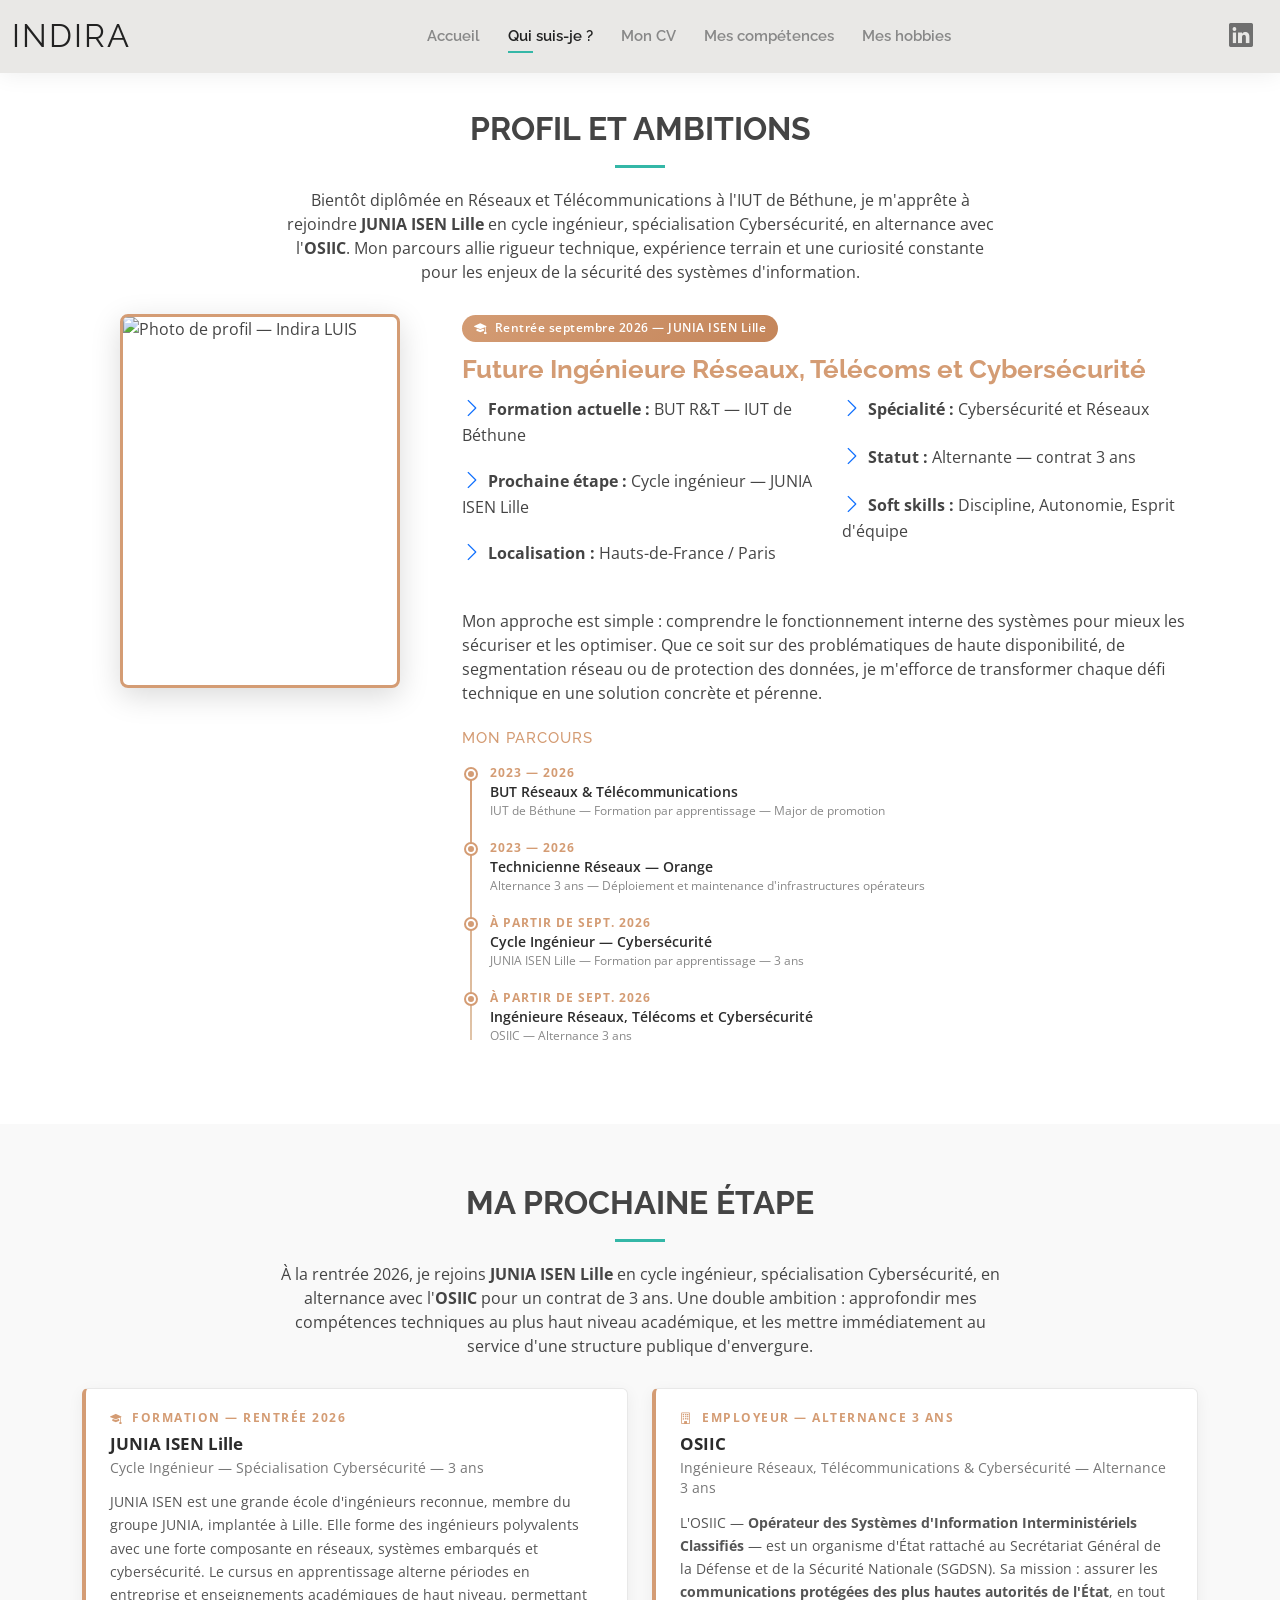
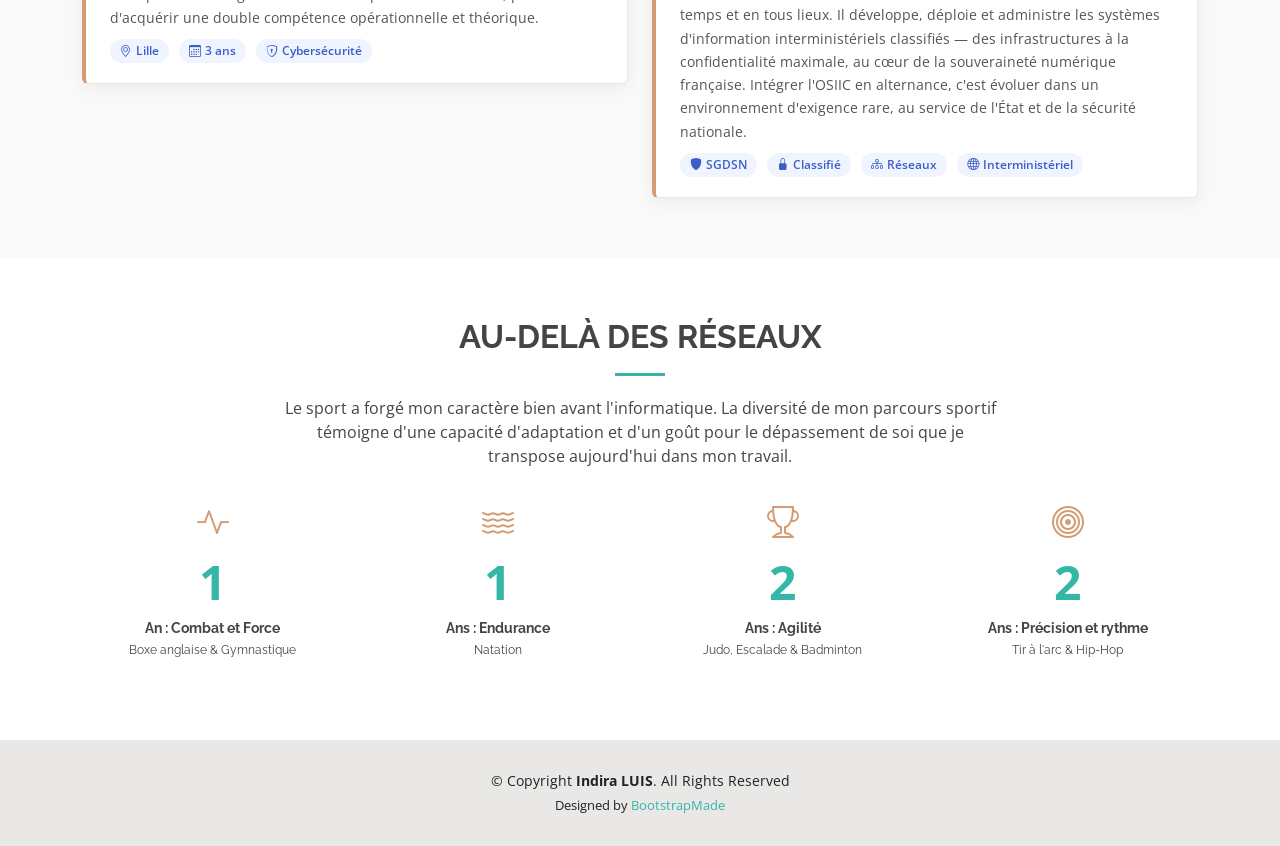
==== commit a650591a: "Update about.html" ====
--- a/about.html
+++ b/about.html
@@ -237,7 +237,7 @@
           <!-- Photo recadrée -->
           <div class="col-lg-4 profile-img-wrapper mb-4 mb-lg-0" data-aos="fade-right">
             <img
-              src="assets/img/about.PNG"
+              src="assets/img/about.png"
               class="profile-img"
               alt="Photo de profil — Indira LUIS"
             >
